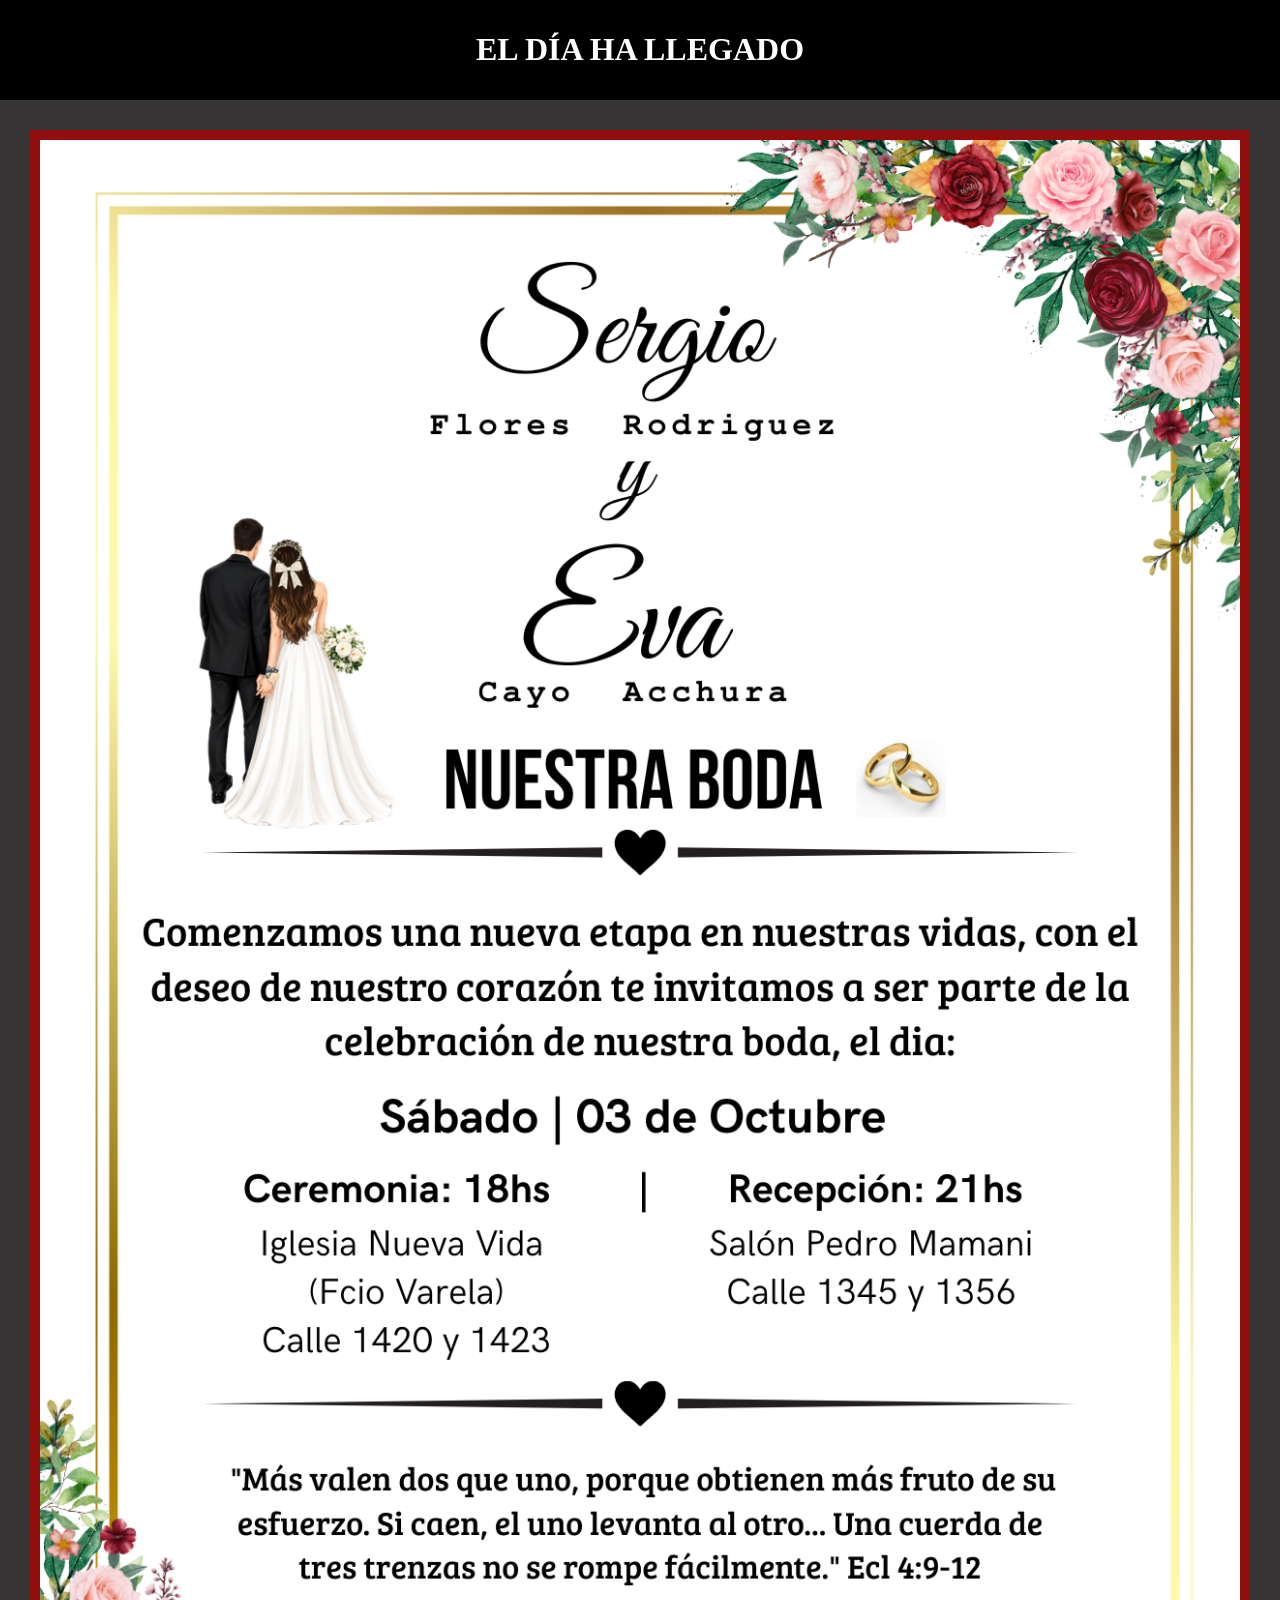
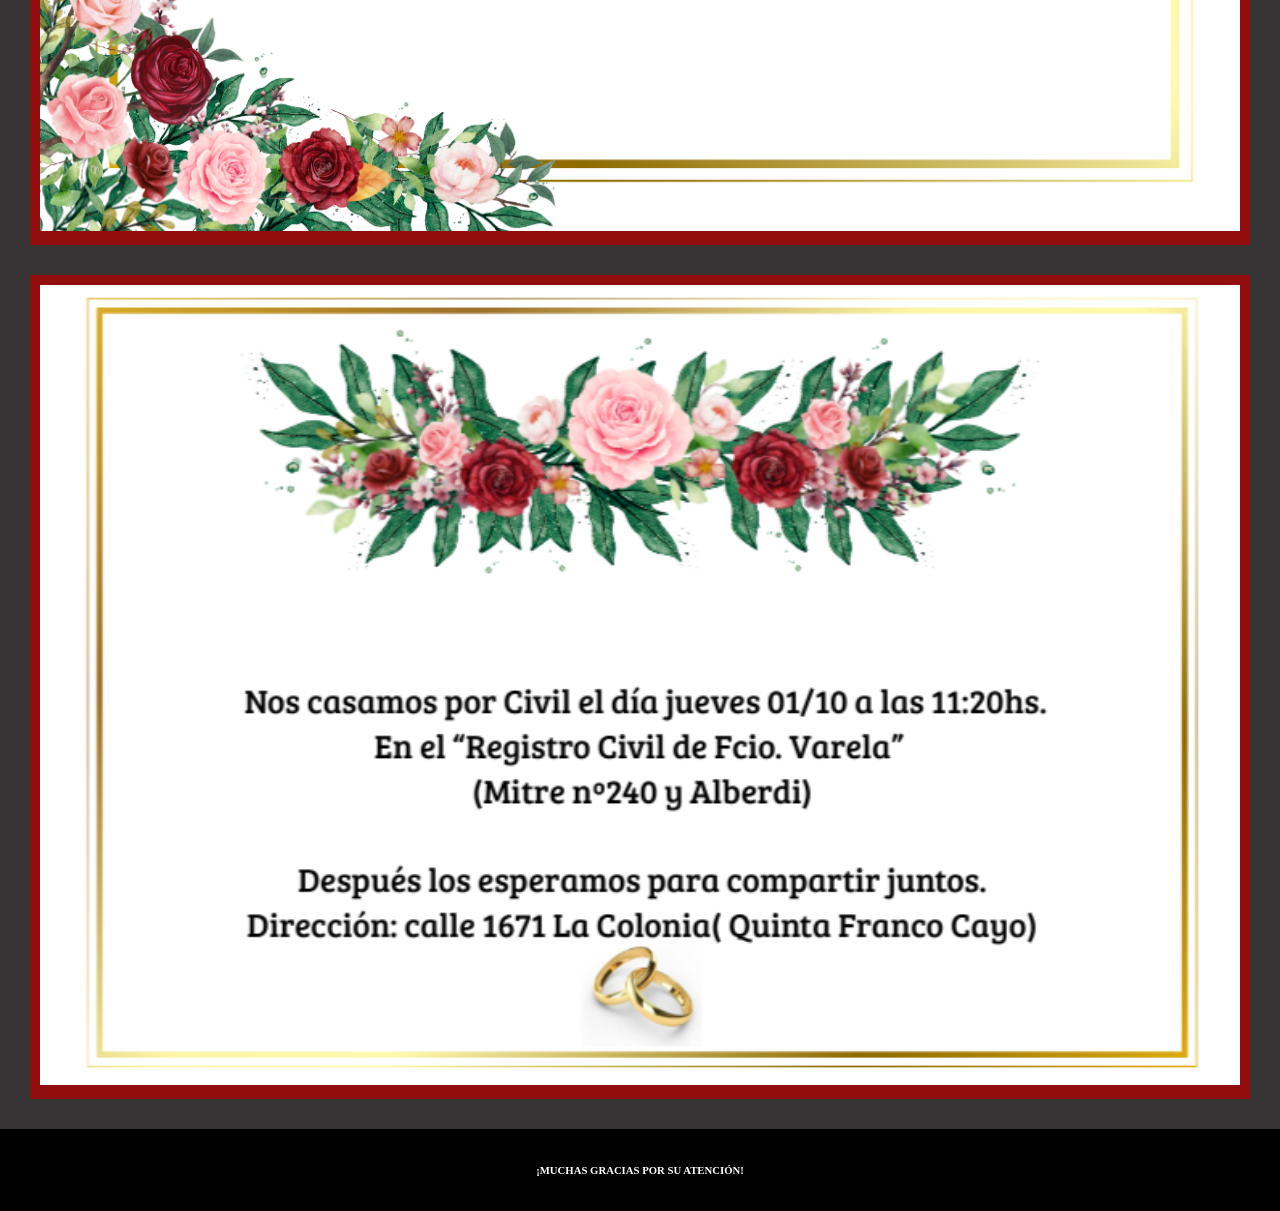
==== index.html @ 185ffee6 "Add files via upload" ====
<!DOCTYPE html>
<html lang="en">
<head>
    <link rel="stylesheet" href="estilos.css">
    <meta charset="UTF-8">
    <meta name="viewport" content="width=device-width, initial-scale=1.0">
    <title>Invitación a Nuestra Boda</title>
</head>
<body>
    <!--mis secciones en bloque-->
<div>
        <!--ENCABEZADO DE MI PÁGINA-->
    <header>
        <h1 id="inicio">EL DÍA HA LLEGADO</h1>
       
    </header>
        <!--CONTENIDO-->
       
    <article>
        <img src="imagen1.png" alt="una imagen de la invitación" class="logo">
    </article>
    <article>
        <img src="imagen2.png" alt="imagen de la ubicación del lugar" class="logo">
    </article>
    
    <footer>
      <h6>¡MUCHAS GRACIAS POR SU ATENCIÓN!</h6>
    </footer>

</div>
    
    
</body>
</html>
---- estilos.css ----
.logo{   
    width: 100%;
    height: auto;
}

div{
    width: auto;
    margin: 0 auto;
    height: auto;
    padding: 0px;
}

h1,h2{
    color: white;
    text-align: center;
    background-color: black;
}

body{
    padding: 0%;
    margin: 0%;
    background-color: rgb(54, 52, 52);
}


header{
    background-color: black;
    padding: 10px;
}

nav li{
    display: inline-block;
    background-color: rgb(255, 255, 255);
}

p{
    color: white;
    font-size: 20px;
}

footer{
    color: white;
    background-color: black;
    padding: 10px;
    text-align: center;
}

h3{
    color: white;
    border-bottom: 1px solid white;
}
article{
    background-color: rgb(146, 14, 14);
    padding: 10px;
    margin: 30px;

}

article ul{

    color: white;
    border: 1px solid rgb(255, 0, 43);
}
html{
    scroll-behavior: smooth;
}
.celda{
    padding: 10px;
    display: flex;
    gap: 10px;
}
.columna{
    padding: 5px;
    border: 1px solid rgb(255, 0, 43);
}

@media(max-width:600px){

    nav{
       padding: 3px;
       text-align: center;
    }
    .celda{
       padding: 1px; 
    }

    .columna{
        padding: 1px;
        
    }
}
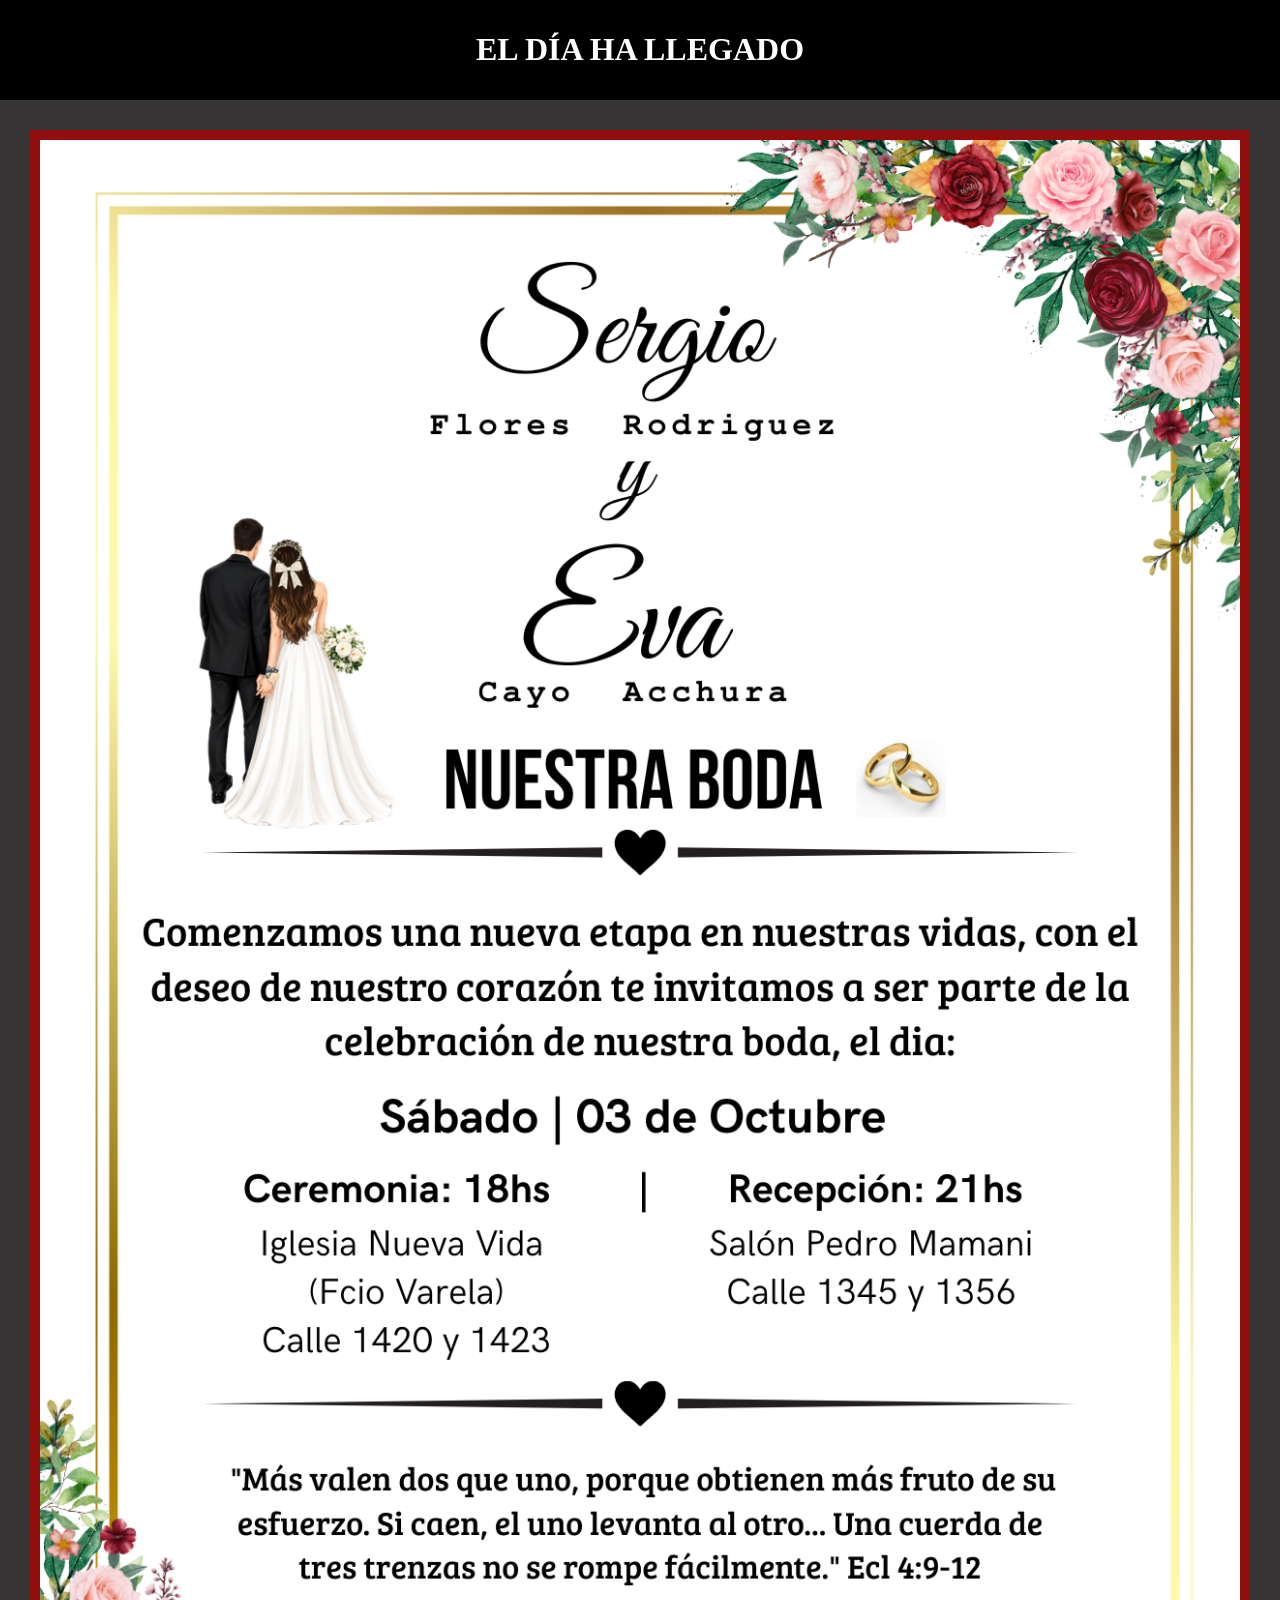
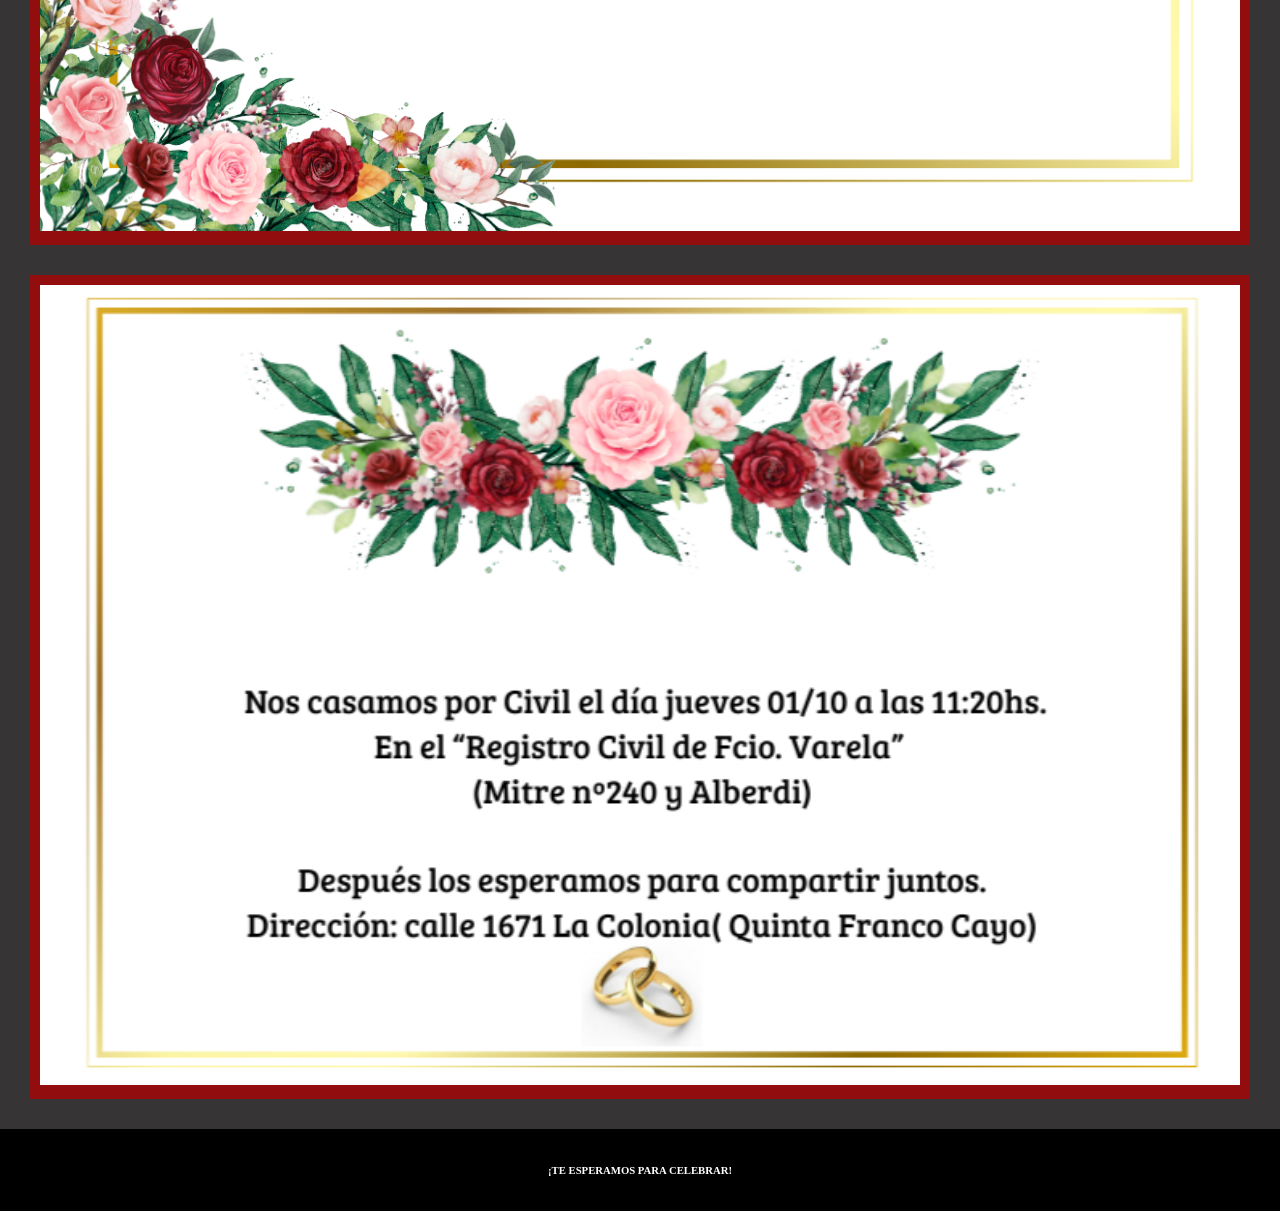
==== commit bc15b6bf: "Update index.html" ====
--- a/index.html
+++ b/index.html
@@ -24,11 +24,11 @@
     </article>
     
     <footer>
-      <h6>¡MUCHAS GRACIAS POR SU ATENCIÓN!</h6>
+      <h6>¡TE ESPERAMOS PARA CELEBRAR!</h6>
     </footer>
 
 </div>
     
     
 </body>
-</html>+</html>
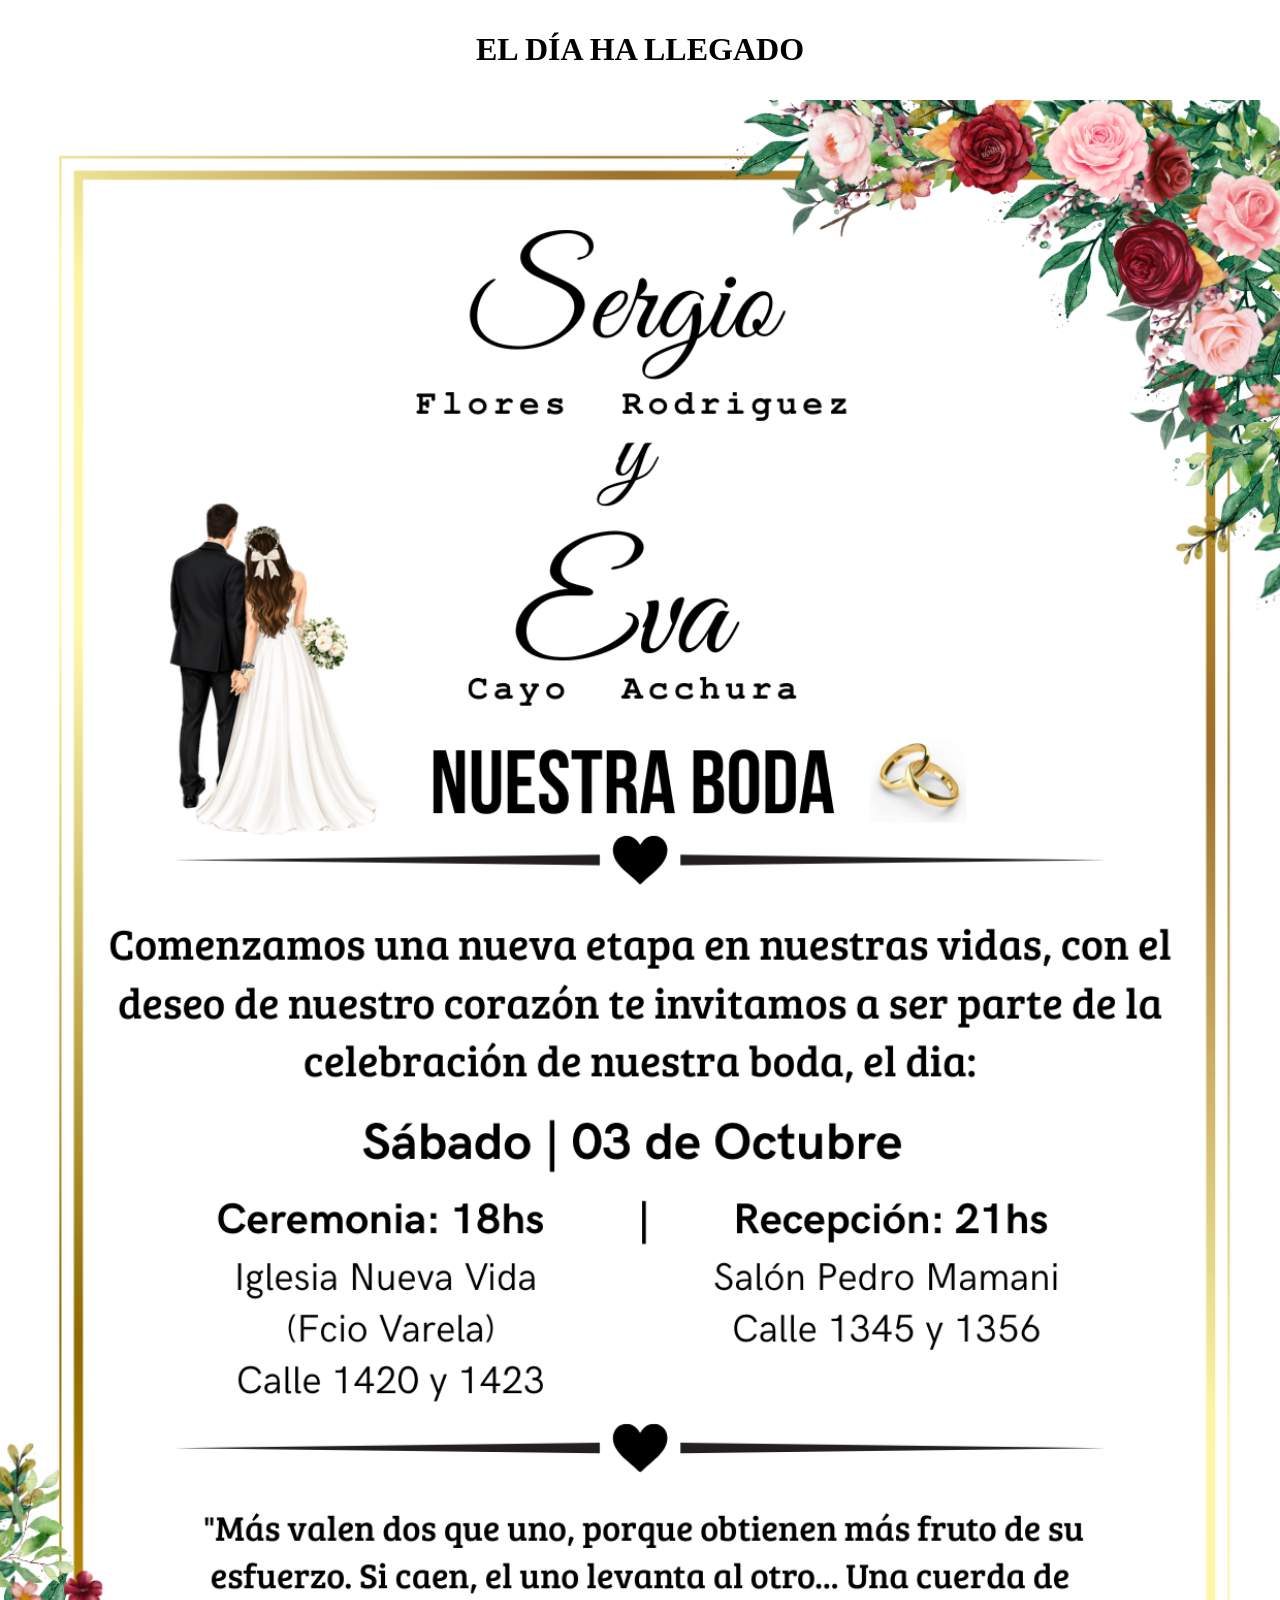
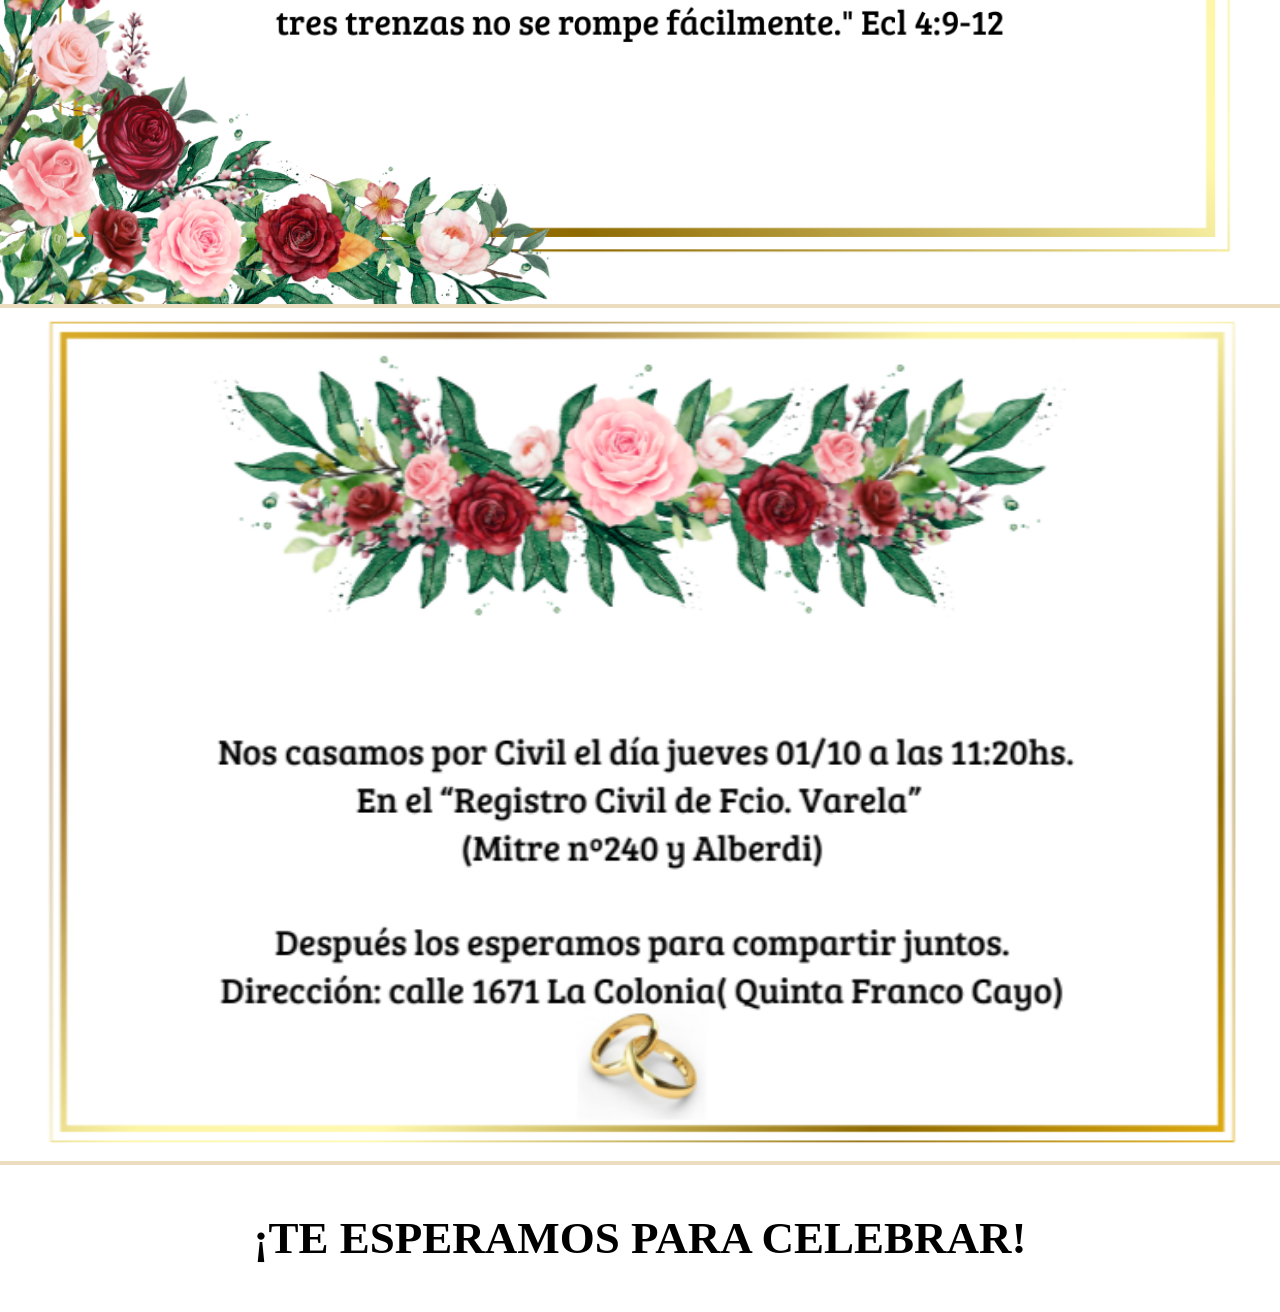
==== commit 2e11ed91: "Add files via upload" ====
--- a/index.html
+++ b/index.html
@@ -2,6 +2,7 @@
 <html lang="en">
 <head>
     <link rel="stylesheet" href="estilos.css">
+    <link rel="preconnect" href="https://fonts.googleapis.com">
     <meta charset="UTF-8">
     <meta name="viewport" content="width=device-width, initial-scale=1.0">
     <title>Invitación a Nuestra Boda</title>
@@ -11,7 +12,7 @@
 <div>
         <!--ENCABEZADO DE MI PÁGINA-->
     <header>
-        <h1 id="inicio">EL DÍA HA LLEGADO</h1>
+        <h1>EL DÍA HA LLEGADO</h1>
        
     </header>
         <!--CONTENIDO-->
@@ -24,11 +25,11 @@
     </article>
     
     <footer>
-      <h6>¡TE ESPERAMOS PARA CELEBRAR!</h6>
+      <h2>¡TE ESPERAMOS PARA CELEBRAR!</h2>
     </footer>
 
 </div>
     
     
 </body>
-</html>
+</html>
--- a/estilos.css
+++ b/estilos.css
@@ -11,20 +11,20 @@
 }
 
 h1,h2{
-    color: white;
+    color: black;
     text-align: center;
-    background-color: black;
+    background-color: rgb(255, 255, 255);
 }
 
 body{
     padding: 0%;
     margin: 0%;
-    background-color: rgb(54, 52, 52);
+    background-color: rgb(236, 220, 192);
 }
 
 
 header{
-    background-color: black;
+    background-color: rgb(255, 255, 255);
     padding: 10px;
 }
 
@@ -40,20 +40,15 @@
 
 footer{
     color: white;
-    background-color: black;
+    background-color: #ffffff;
     padding: 10px;
     text-align: center;
+    font-size: 30px;
 }
 
 h3{
     color: white;
     border-bottom: 1px solid white;
-}
-article{
-    background-color: rgb(146, 14, 14);
-    padding: 10px;
-    margin: 30px;
-
 }
 
 article ul{
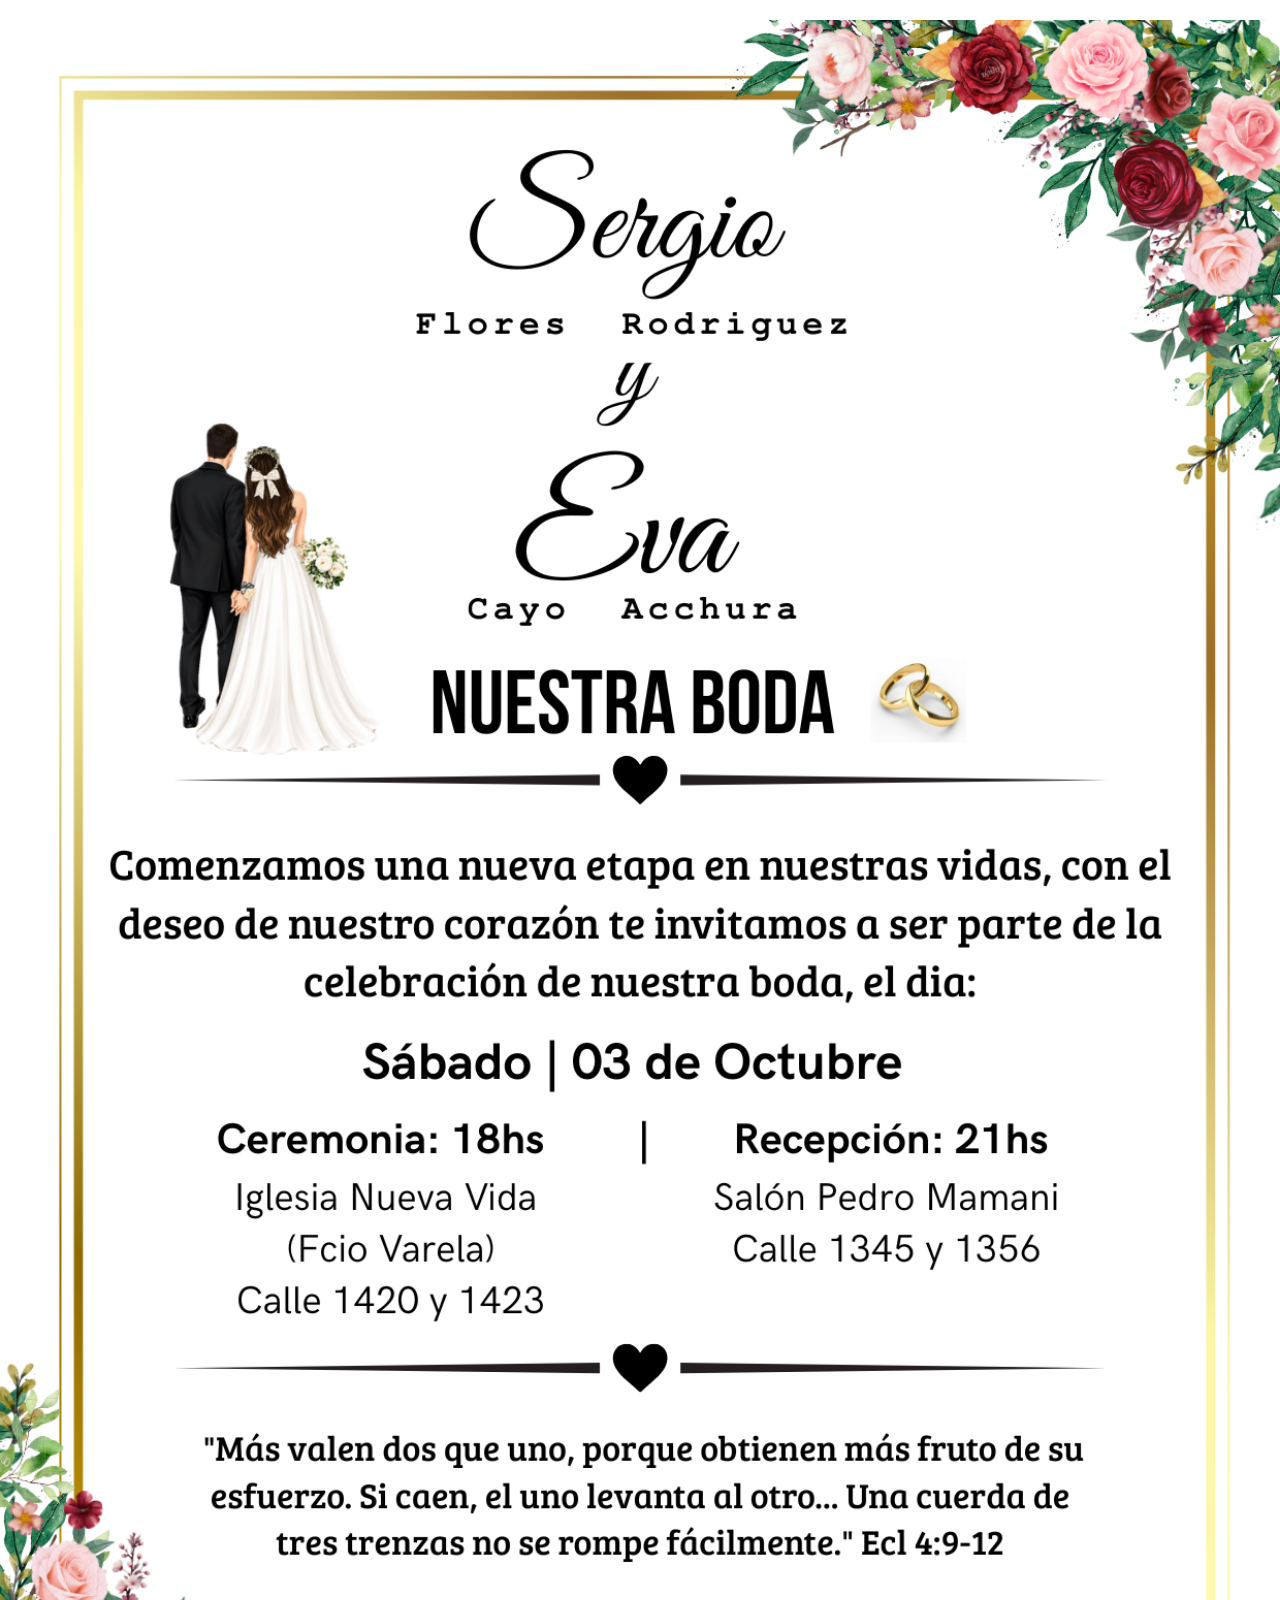
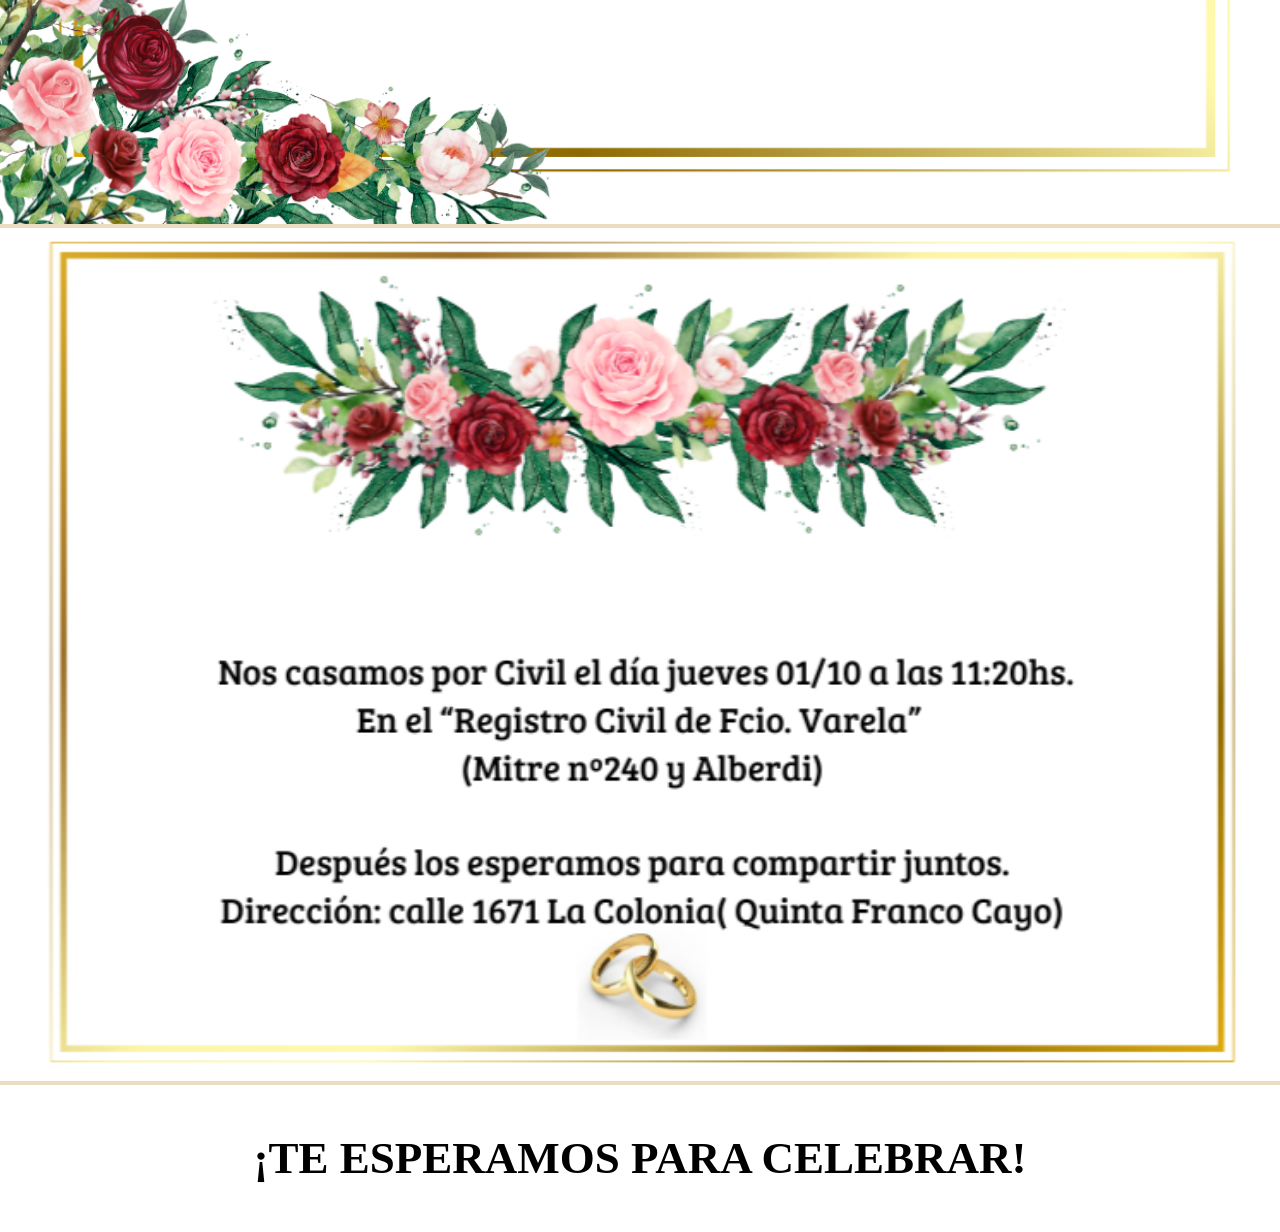
==== commit ba149e71: "Update index.html" ====
--- a/index.html
+++ b/index.html
@@ -12,7 +12,7 @@
 <div>
         <!--ENCABEZADO DE MI PÁGINA-->
     <header>
-        <h1>EL DÍA HA LLEGADO</h1>
+     
        
     </header>
         <!--CONTENIDO-->
@@ -32,4 +32,4 @@
     
     
 </body>
-</html>+</html>
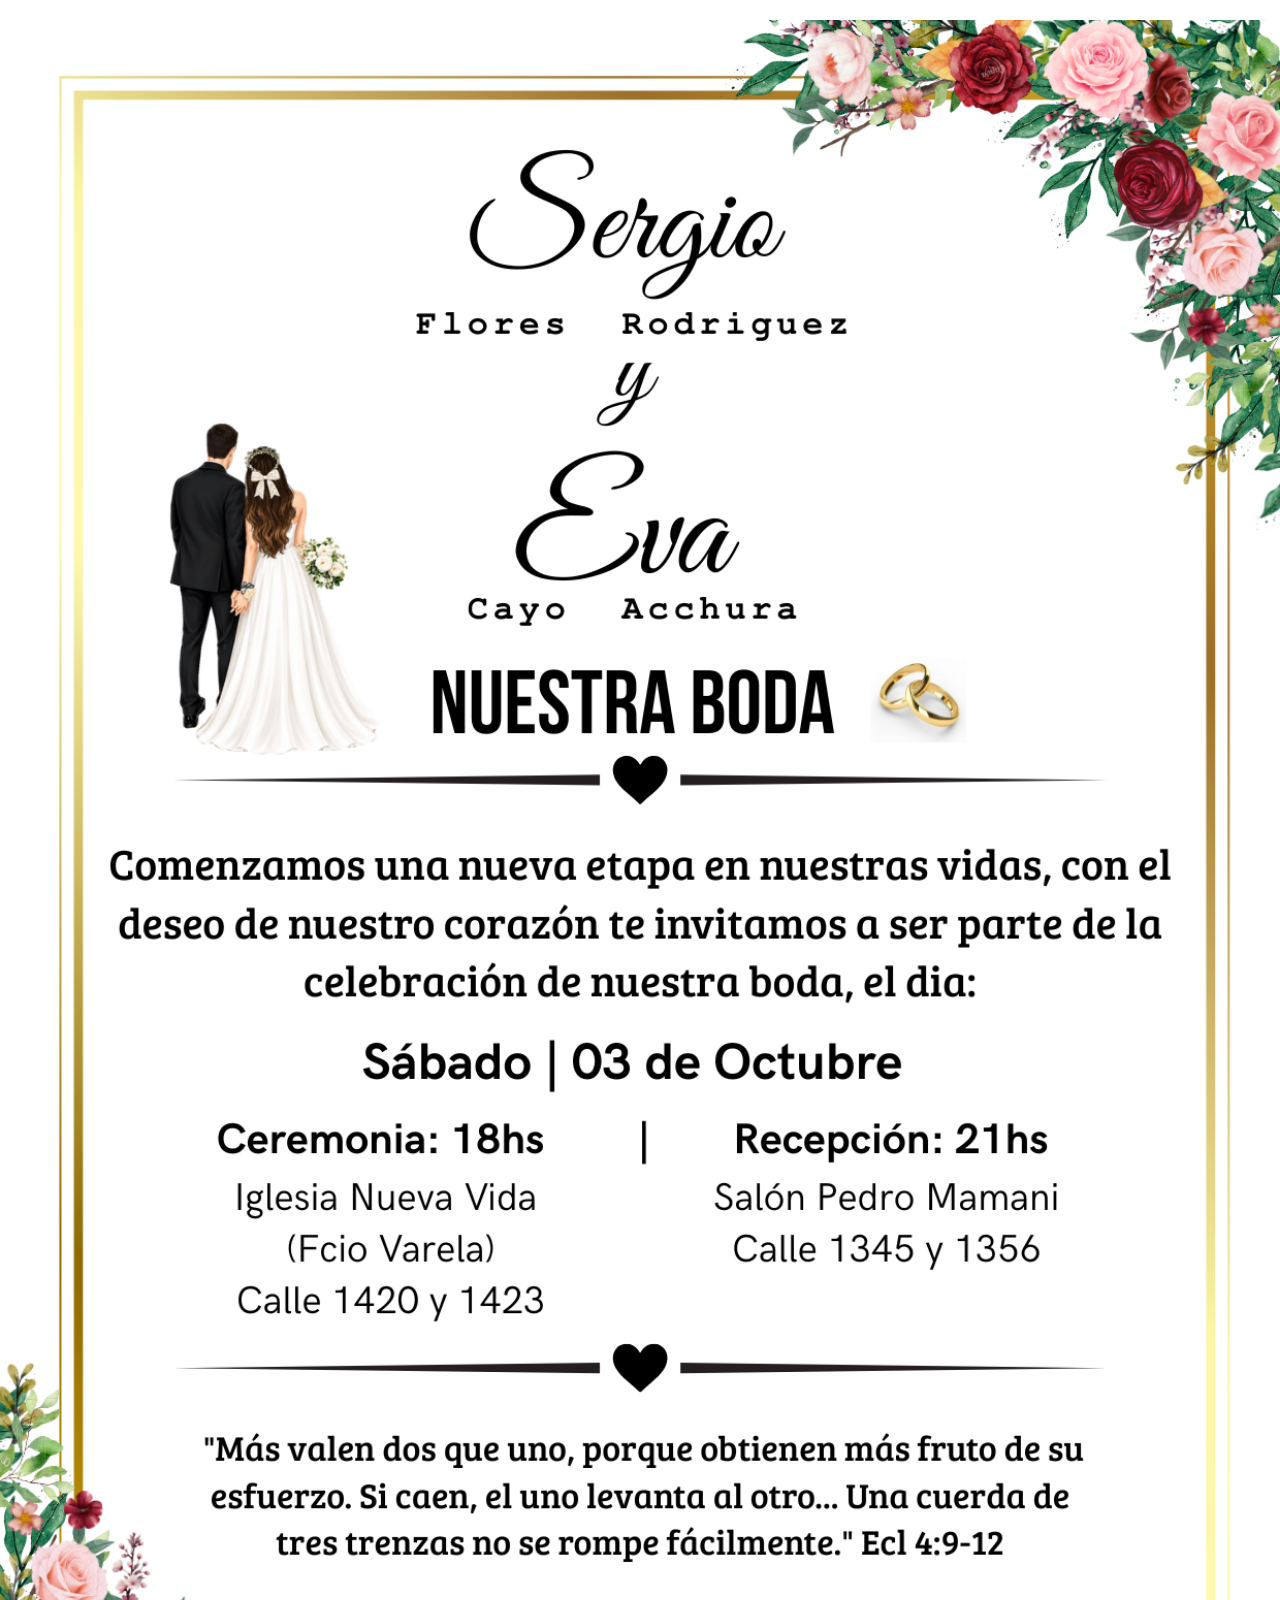
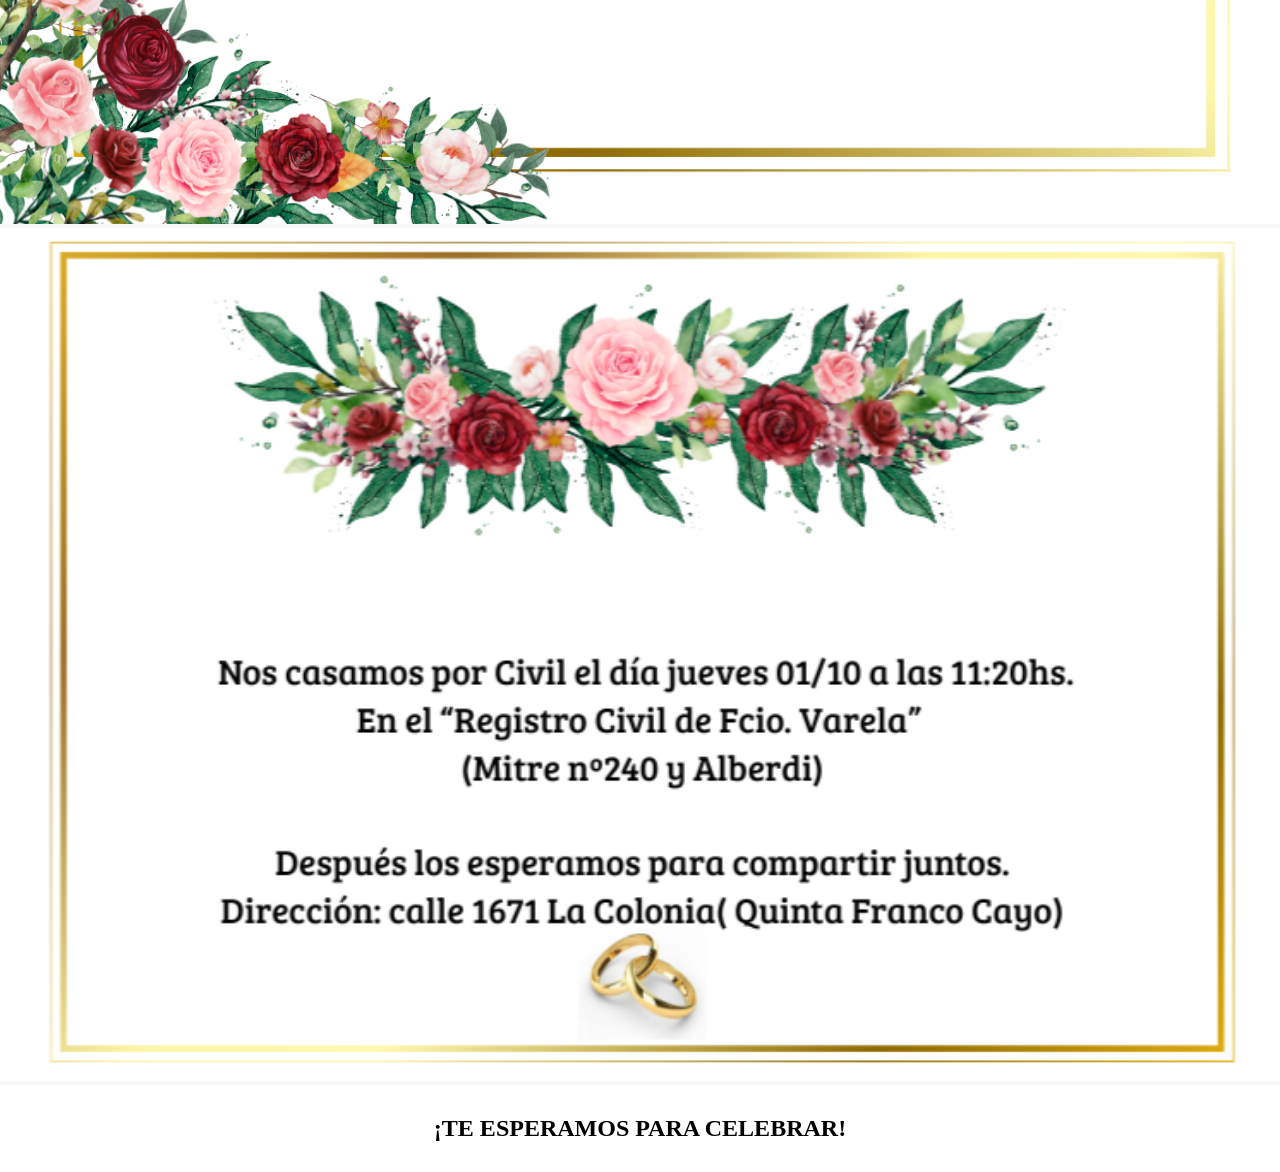
==== commit 2721dd46: "Add files via upload" ====
--- a/index.html
+++ b/index.html
@@ -2,7 +2,6 @@
 <html lang="en">
 <head>
     <link rel="stylesheet" href="estilos.css">
-    <link rel="preconnect" href="https://fonts.googleapis.com">
     <meta charset="UTF-8">
     <meta name="viewport" content="width=device-width, initial-scale=1.0">
     <title>Invitación a Nuestra Boda</title>
@@ -12,7 +11,6 @@
 <div>
         <!--ENCABEZADO DE MI PÁGINA-->
     <header>
-     
        
     </header>
         <!--CONTENIDO-->
@@ -32,4 +30,4 @@
     
     
 </body>
-</html>
+</html>
--- a/estilos.css
+++ b/estilos.css
@@ -19,7 +19,7 @@
 body{
     padding: 0%;
     margin: 0%;
-    background-color: rgb(236, 220, 192);
+    background-color: rgb(248, 248, 248);
 }
 
 
@@ -43,7 +43,6 @@
     background-color: #ffffff;
     padding: 10px;
     text-align: center;
-    font-size: 30px;
 }
 
 h3{
